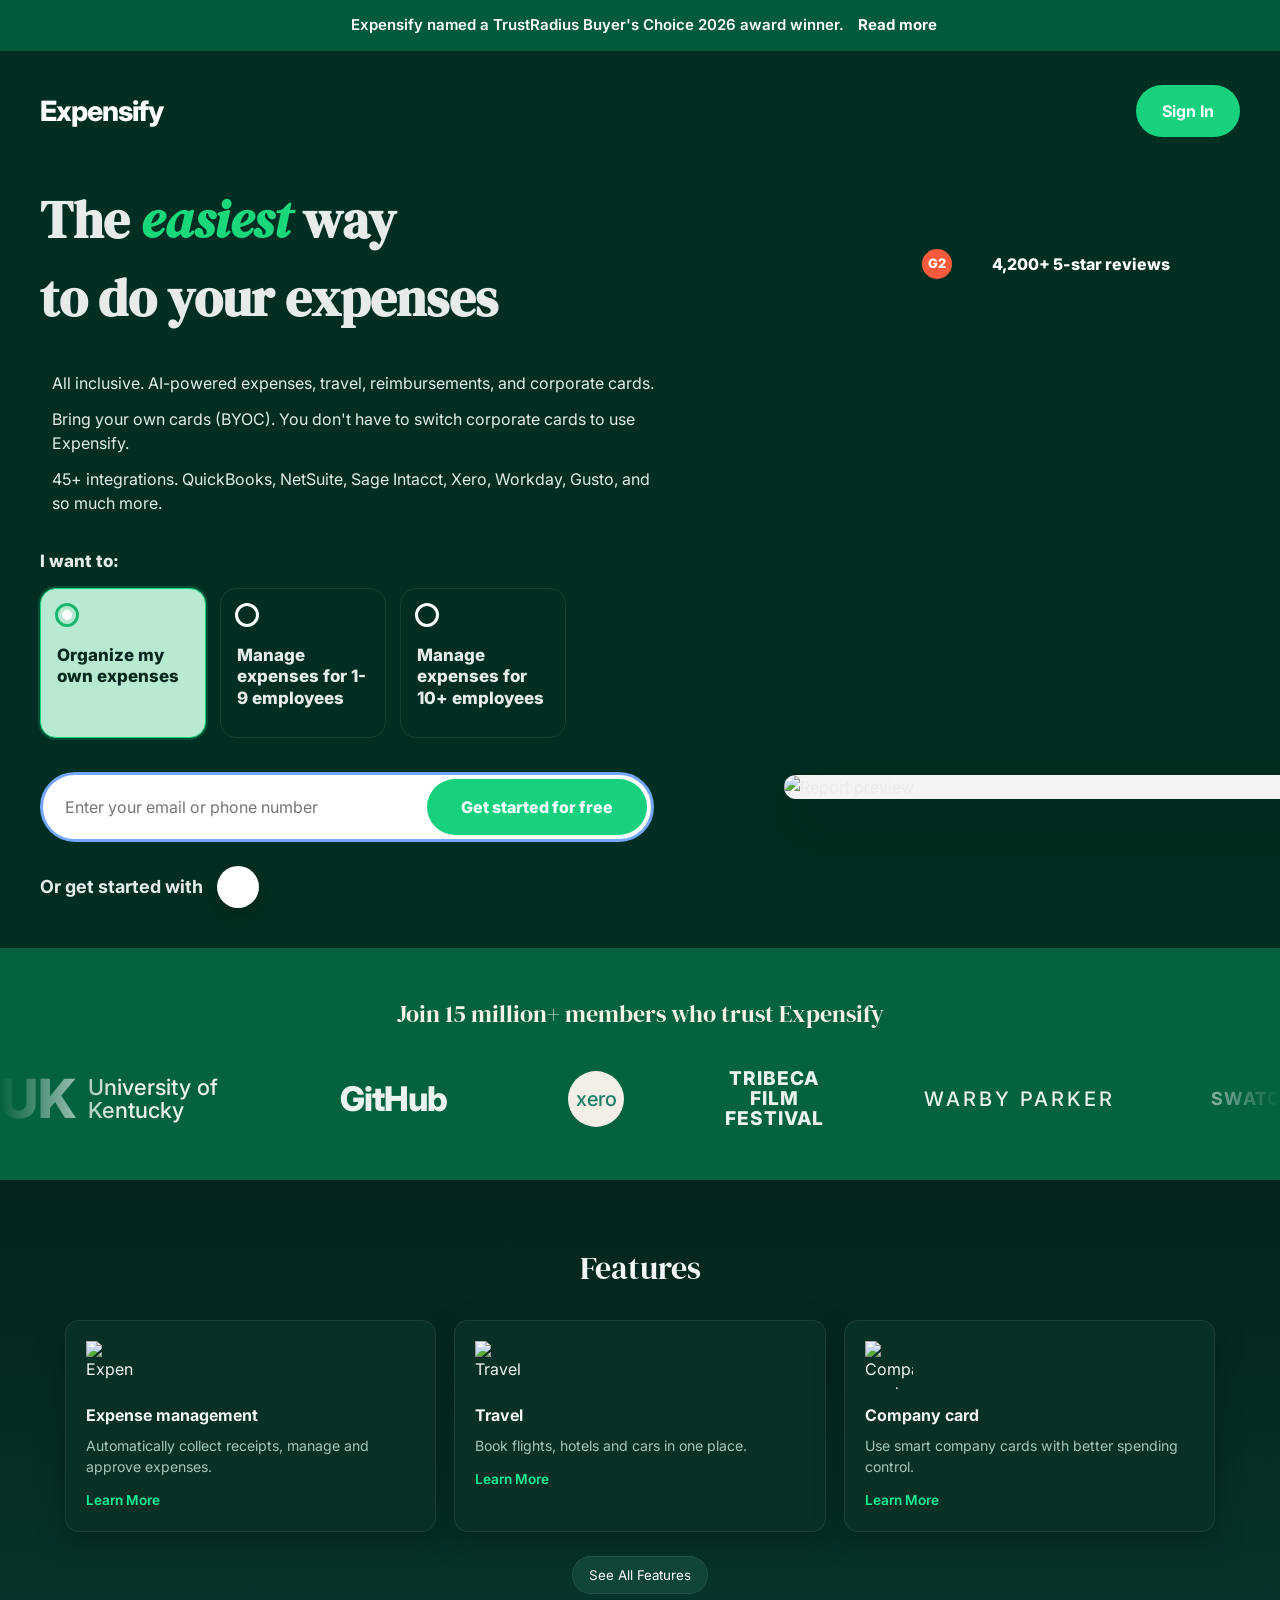
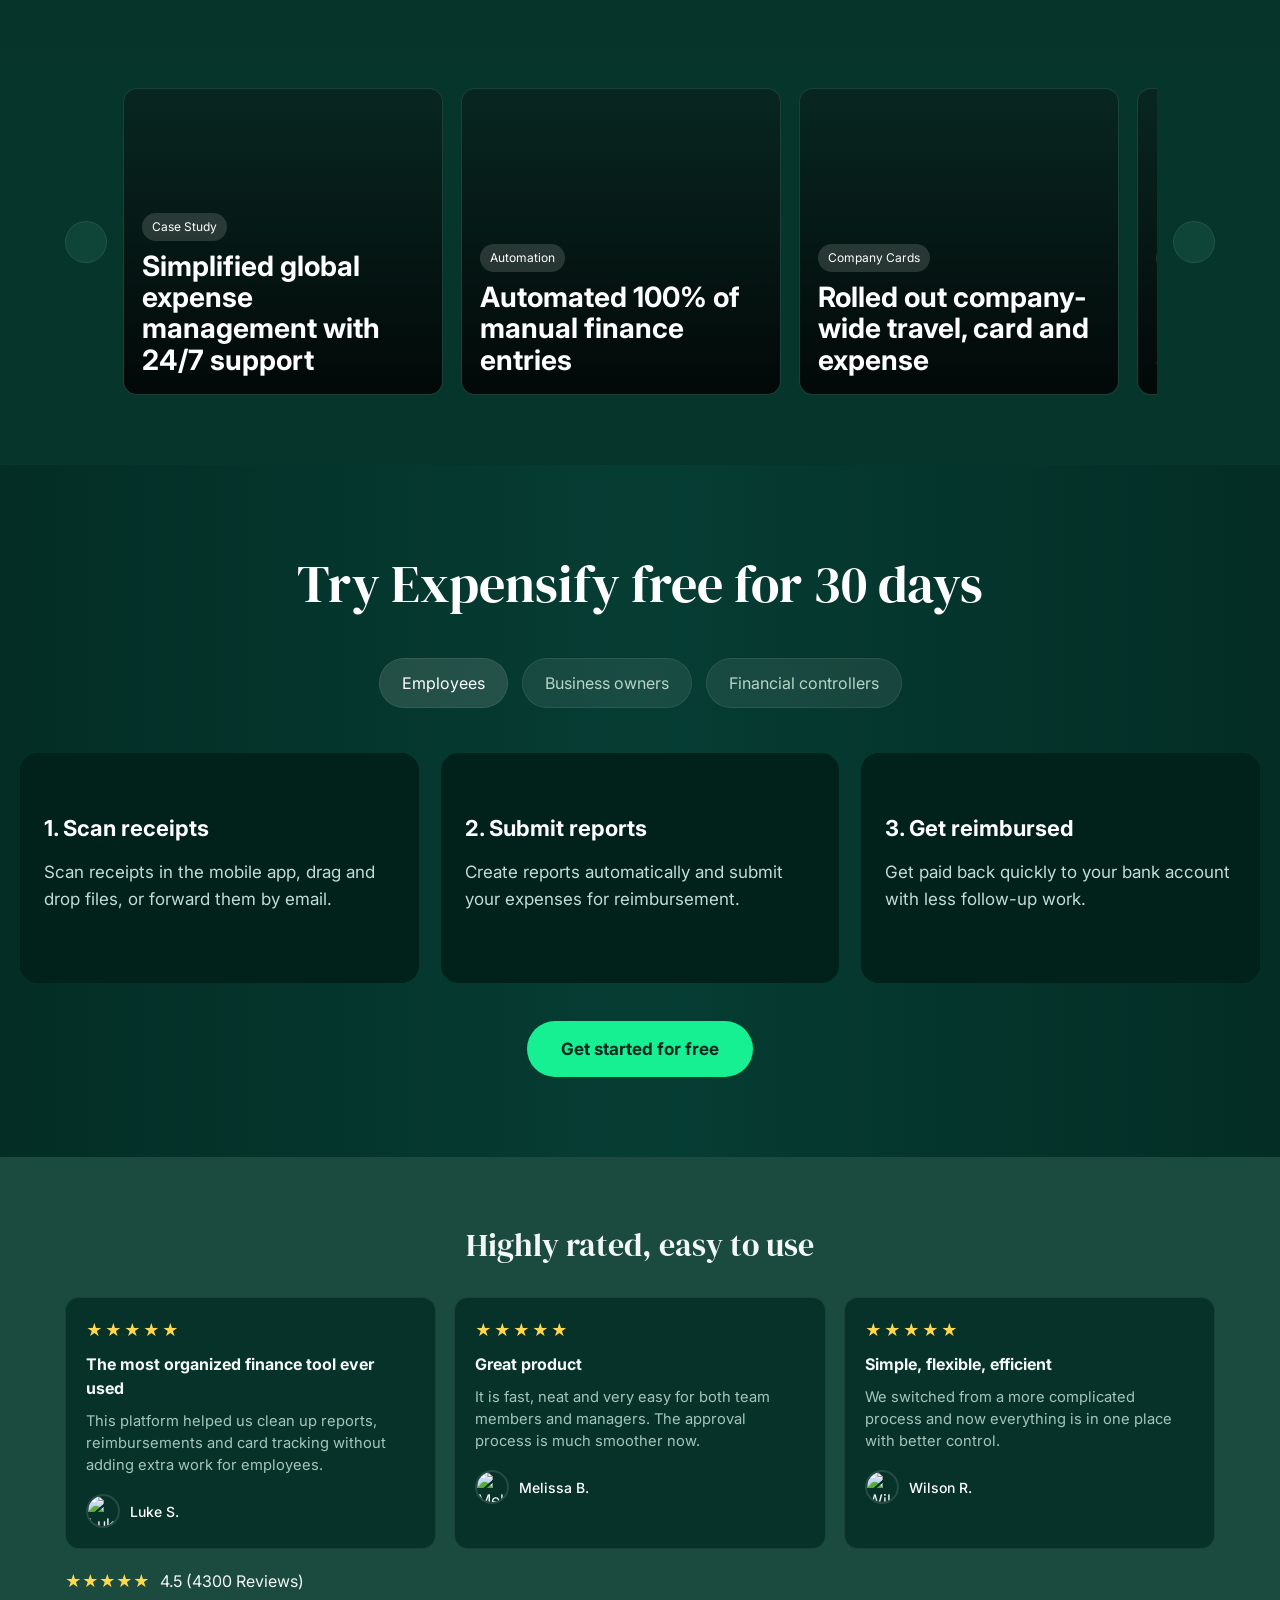
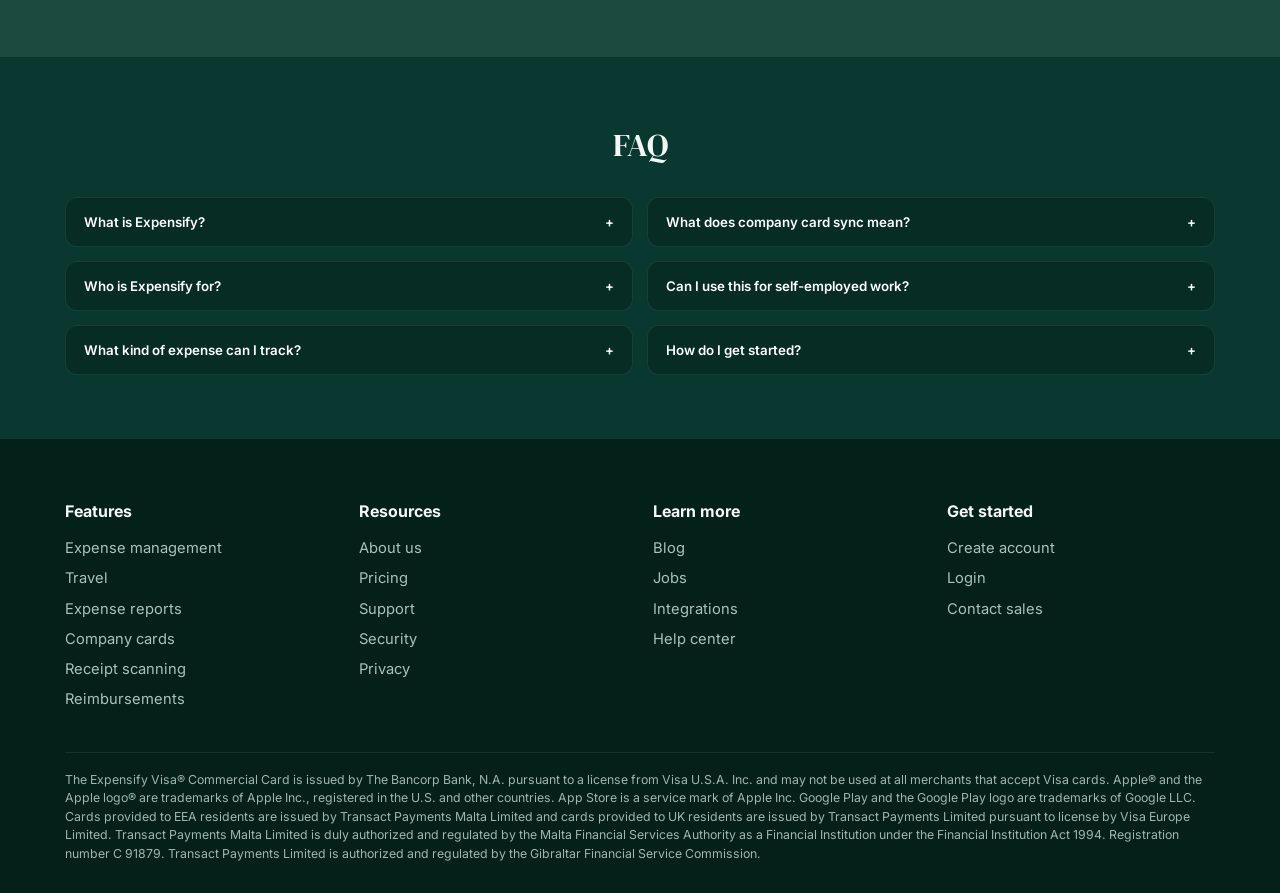
==== index.html @ 6e02ac6c "my first commit" ====
<!DOCTYPE html>
    <html lang="en">

    <head>
        <meta charset="UTF-8" />
        <meta name="viewport" content="width=device-width, initial-scale=1.0" />
        <title>Expense Website</title>
        <link rel="icon" type="image/png" href="favicon3.png" height:>
        <link rel="stylesheet" href="style.css" />
        <link rel="preconnect" href="https://fonts.googleapis.com">
        <link rel="preconnect" href="https://fonts.gstatic.com" crossorigin>
        <link
            href="https://fonts.googleapis.com/css2?family=Inter:wght@400;500;600;700;800&family=DM+Serif+Display&display=swap"
            rel="stylesheet">

        <script src="https://cdnjs.cloudflare.com/ajax/libs/font-awesome/6.5.1/js/all.min.js"
            crossorigin="anonymous"></script>
    </head>

    <body>
        <div class="popup-bg" id="popupBg">
    <div class="popup-box">
        <button class="popup-close" id="closeLogin">&times;</button>

        <h2 class="popup-logo">ExpenseTracker</h2>
        <h3 class="popup-title">Welcome! How would you like to connect?</h3>

        <div class="popup-options">
  <div class="popup-option">
    <input type="email" id="popupEmail" name="email" placeholder="Enter your email" class="popup-input" required>
    <span class="arrow">&#8250;</span>
  </div>

  <div class="popup-option">
    <input type="password" id="popupPassword" name="password" placeholder="Enter your password" class="popup-input" required>
    <span class="arrow">&#8250;</span>
  </div>
</div>

<a href="homepage/index.html" class="popup-signin-btn">Sign In</a>

        <div class="social-row">
        <a href="homepage/index.html" class="social-btn">
            <i class="fa-brands fa-apple"></i>
        </a>

        <a href="homepage/index.html" class="social-btn">
            <i class="fa-brands fa-google"></i>
        </a>
        </div>

        <p class="popup-bottom">
        By logging in, you agree to our
        <a href="terms.html">terms</a> and <a href="privacy.html">privacy policy</a>.
        </p>
    </div>
    </div>
        <main>
            <!-- for main homapage main div hai  -->
        <div class="homepage">
            <!-- for banner  -->
            <div class="top-banner">
                <div class="banner-box">
                    <i class="fa-solid fa-trophy banner-icon"></i>
                    <span class="banner-text">
                        Expensify named a TrustRadius Buyer's Choice 2026 award winner.
                    </span>
                    <a href="#" class="banner-link">
                        Read more <i class="fa-solid fa-arrow-right"></i>
                    </a>
                </div>
            </div>
            <!-- for hompage section-->
            <div>
                <section class="hero">
                    <div class="wrap">
                        <div class="topbar">
                            <div class="logo">Expensify</div>
                            <a href="#" class="signin" id="openLogin">Sign In</a>
                        </div>

                        <div class="hero-box">
                            <div class="left">
                                <h1 class="title">
                                    The <span class="green">easiest</span> way<br>
                                    to do your expenses
                                </h1>

                                <ul class="points">
                                    <li><i class="fa-solid fa-check"></i> All inclusive. AI-powered expenses, travel,
                                        reimbursements, and corporate cards.</li>
                                    <li><i class="fa-solid fa-check"></i> Bring your own cards (BYOC). You don't have to
                                        switch corporate cards to use Expensify.</li>
                                    <li><i class="fa-solid fa-check"></i> 45+ integrations. QuickBooks, NetSuite, Sage
                                        Intacct, Xero, Workday, Gusto, and so much more.</li>
                                </ul>

                                <div class="small-title">I want to:</div>

                                <div class="choice-row">
                                    <div class="choice active">
                                        <span class="dot"></span>
                                        <p>Organize my own expenses</p>
                                    </div>

                                    <div class="choice">
                                        <span class="dot"></span>
                                        <p>Manage expenses for 1-9 employees</p>
                                    </div>

                                    <div class="choice">
                                        <span class="dot"></span>
                                        <p>Manage expenses for 10+ employees</p>
                                    </div>
                                </div>

                                <div class="form-box">
                                    <input type="text" placeholder="Enter your email or phone number">
                                    <button>Get started for free</button>
                                </div>

                                <div class="google-row">
                                    <span>Or get started with</span>
                                    <a href="#" class="google-btn">
                                        <i class="fa-brands fa-google"></i>
                                    </a>
                                </div>
                            </div>

                            <div class="right">
                                <div class="review">
                                    <span class="review-badge">G2</span>
                                    <div class="stars">
                                        <i class="fa-solid fa-star"></i>
                                        <i class="fa-solid fa-star"></i>
                                        <i class="fa-solid fa-star"></i>
                                        <i class="fa-solid fa-star"></i>
                                        <i class="fa-solid fa-star"></i>
                                    </div>
                                    <span class="review-text">4,200+ 5-star reviews</span>
                                </div>

                                <div class="main-card">
                                    <img src="pic/image.jpeg" alt="Report preview">
                                </div>
                            </div>
                        </div>
                    </div>
                </section>
            </div>
            <!-- for moving section -->
            <div>
                <section class="trust-section">
    <div class="trust-box">
        <h2 class="trust-title">Join 15 million+ members who trust Expensify</h2>

        <div class="logo-slider">
        <div class="logo-track">
            <!-- set 1 -->
            <div class="logo-item logo-kentucky">
            <span class="uk-left">UK</span>
            <span class="uk-right">University of<br>Kentucky</span>
            </div>

            <div class="logo-item logo-github">GitHub</div>

            <div class="logo-item logo-xero">
            <span>xero</span>
            </div>

            <div class="logo-item logo-tribeca">
            <span>TRIBECA</span>
            <span>FILM</span>
            <span>FESTIVAL</span>
            </div>

            <div class="logo-item logo-warby">WARBY PARKER</div>

            <div class="logo-item logo-swatch">SWATCH GROUP</div>

            <!-- set 2 (same repeat for smooth infinite animation) -->
            <div class="logo-item logo-kentucky">
            <span class="uk-left">UK</span>
            <span class="uk-right">University of<br>Kentucky</span>
            </div>

            <div class="logo-item logo-github">GitHub</div>

            <div class="logo-item logo-xero">
            <span>xero</span>
            </div>

            <div class="logo-item logo-tribeca">
            <span>TRIBECA</span>
            <span>FILM</span>
            <span>FESTIVAL</span>
            </div>

            <div class="logo-item logo-warby">WARBY PARKER</div>

            <div class="logo-item logo-swatch">SWATCH GROUP</div>
        </div>
        </div>
    </div>
    </section>
            </div>
        </div>

            <!-- Features -->
            <section class="features-section">
                <div class="container">
                    <h2 class="section-title">Features</h2>

                    <div class="feature-grid" id="featureGrid">
                        <div class="feature-card">
                            <img src="pic/Expensemanagement.svg" alt="Expense management" class="feature-img">
                            <h3>Expense management</h3>
                            <p>Automatically collect receipts, manage and approve expenses.</p>
                            <a href="#">Learn More</a>
                        </div>

                        <div class="feature-card">
                            <img src="pic/travel.svg" alt="Travel" class="feature-img">
                            <h3>Travel</h3>
                            <p>Book flights, hotels and cars in one place.</p>
                            <a href="#">Learn More</a>
                        </div>

                        <div class="feature-card">
                            <img src="pic/expensifycard.svg" alt="Company card" class="feature-img">
                            <h3>Company card</h3>
                            <p>Use smart company cards with better spending control.</p>
                            <a href="#">Learn More</a>
                        </div>

                        <div class="feature-card more-card">
                            <img src="pic/receiptscanning.svg" alt="Receipt scanning" class="feature-img">
                            <h3>Receipt scanning</h3>
                            <p>Scan receipts quickly and reduce manual work.</p>
                            <a href="#">Learn More</a>
                        </div>

                        <div class="feature-card more-card">
                            <img src="pic/global.svg" alt="Global reimbursements" class="feature-img">
                            <h3>Global reimbursements</h3>
                            <p>Send reimbursements across countries with ease.</p>
                            <a href="#">Learn More</a>
                        </div>

                        <div class="feature-card more-card">
                            <img src="pic/expensereports.svg" alt="Expense reports" class="feature-img">
                            <h3>Expense reports</h3>
                            <p>Create and approve reports faster with less effort.</p>
                            <a href="#">Learn More</a>
                        </div>
                    </div>

                    <div class="center-btn">
                        <button class="small-btn" id="featureBtn">See All Features</button>
                    </div>
                </div>
            </section>

            <section class="section story-section">
                <div class="container">
                    <div class="story-top">
                        <button class="round-btn" id="storyPrev">
                            <i class="fa-solid fa-chevron-left"></i>
                        </button>

                        <div class="story-list" id="storyList">
                            <div class="story-card">
                                <div class="story-image one"></div>
                                <div class="story-text">
                                    <span class="story-tag">Case Study</span>
                                    <h3>Simplified global expense management with 24/7 support</h3>
                                </div>
                            </div>

                            <div class="story-card">
                                <div class="story-image two"></div>
                                <div class="story-text">
                                    <span class="story-tag">Automation</span>
                                    <h3>Automated 100% of manual finance entries</h3>
                                </div>
                            </div>

                            <div class="story-card">
                                <div class="story-image three"></div>
                                <div class="story-text">
                                    <span class="story-tag">Company Cards</span>
                                    <h3>Rolled out company-wide travel, card and expense</h3>
                                </div>
                            </div>

                            <div class="story-card">
                                <div class="story-image one"></div>
                                <div class="story-text">
                                    <span class="story-tag">Travel</span>
                                    <h3>Improved travel booking and team expense flow</h3>
                                </div>
                            </div>

                            <div class="story-card">
                                <div class="story-image two"></div>
                                <div class="story-text">
                                    <span class="story-tag">Finance</span>
                                    <h3>Saved hours every week with faster approvals</h3>
                                </div>
                            </div>
                        </div>

                        <button class="round-btn" id="storyNext">
                            <i class="fa-solid fa-chevron-right"></i>
                        </button>
                    </div>
                </div>
            </section>

            <section class="trial-section">
                <div class="trial-box">
                    <h2>Try Expensify free for 30 days</h2>

                    <div class="tab-buttons">
                        <button class="tab-btn active" data-tab="employees">Employees</button>
                        <button class="tab-btn" data-tab="owners">Business owners</button>
                        <button class="tab-btn" data-tab="controllers">Financial controllers</button>
                    </div>

                    <div class="cards-row">
                        <div class="info-card">
                            <div class="card-icon" id="icon1"><i class="fa-solid fa-receipt"></i></div>
                            <h3 id="title1">1. Scan receipts</h3>
                            <p id="text1">Scan receipts in the mobile app, drag and drop files, or forward them by email.
                            </p>
                        </div>

                        <div class="info-card">
                            <div class="card-icon" id="icon2"><i class="fa-solid fa-file-lines"></i></div>
                            <h3 id="title2">2. Submit reports</h3>
                            <p id="text2">Create reports automatically and submit your expenses for reimbursement.</p>
                        </div>

                        <div class="info-card">
                            <div class="card-icon" id="icon3"><i class="fa-solid fa-paper-plane"></i></div>
                            <h3 id="title3">3. Get reimbursed</h3>
                            <p id="text3">Get paid back quickly to your bank account with less follow-up work.</p>
                        </div>
                    </div>

                    <div class="trial-btn-box">
                        <button class="trial-btn">Get started for free</button>
                    </div>
                </div>
            </section>

            <!-- Reviews -->
            <section class="section review-section">
        <div class="container">
            <h2 class="section-title">Highly rated, easy to use</h2>

            <div class="review-grid">

                <div class="review-card">
                    <div class="stars">★★★★★</div>
                    <h3>The most organized finance tool ever used</h3>
                    <p>
                        This platform helped us clean up reports, reimbursements and card tracking without adding
                        extra work for employees.
                    </p>
                    <div class="review-user">
                        <img src="pic/user1.svg" alt="Luke" class="user-pic">
                        <span>Luke S.</span>
                    </div>
                </div>

                <div class="review-card">
                    <div class="stars">★★★★★</div>
                    <h3>Great product</h3>
                    <p>
                        It is fast, neat and very easy for both team members and managers. The approval
                        process is much smoother now.
                    </p>
                    <div class="review-user">
                        <img src="pic/user2.svg" alt="Melissa" class="user-pic">
                        <span>Melissa B.</span>
                    </div>
                </div>

                <div class="review-card">
                    <div class="stars">★★★★★</div>
                    <h3>Simple, flexible, efficient</h3>
                    <p>
                        We switched from a more complicated process and now everything is in one place
                        with better control.
                    </p>
                    <div class="review-user">
                        <img src="pic/user3.svg" alt="Wilson" class="user-pic">
                        <span>Wilson R.</span>
                    </div>
                </div>

            </div>

            <div class="review-bottom">
                <div class="rating-line">
                    <span class="star-color">★★★★★</span>
                    <span>4.5 (4300 Reviews)</span>
                </div>
            </div>
        </div>
    </section>
            <!-- FAQ -->
            <section class="section faq-section">
                <div class="container">
                    <h2 class="section-title">FAQ</h2>

                    <div class="faq-grid">
                        <div class="faq-item">
                            <button class="faq-question">What is Expensify? <span>+</span></button>
                            <div class="faq-answer">
                                <p>It is an expense and travel management platform used for receipts, reports, approvals and
                                    reimbursements.</p>
                            </div>
                        </div>

                        <div class="faq-item">
                            <button class="faq-question">What does company card sync mean? <span>+</span></button>
                            <div class="faq-answer">
                                <p>It means card transactions can appear automatically in the system to reduce manual entry.
                                </p>
                            </div>
                        </div>

                        <div class="faq-item">
                            <button class="faq-question">Who is Expensify for? <span>+</span></button>
                            <div class="faq-answer">
                                <p>It is useful for employees, managers, finance teams, startups and larger companies.</p>
                            </div>
                        </div>

                        <div class="faq-item">
                            <button class="faq-question">Can I use this for self-employed work? <span>+</span></button>
                            <div class="faq-answer">
                                <p>Yes, a simplified version can also work for freelancers and self-employed users.</p>
                            </div>
                        </div>

                        <div class="faq-item">
                            <button class="faq-question">What kind of expense can I track? <span>+</span></button>
                            <div class="faq-answer">
                                <p>You can track travel, meals, hotels, subscriptions, office spend and reimbursements.</p>
                            </div>
                        </div>


                        <div class="faq-item">
                            <button class="faq-question">How do I get started? <span>+</span></button>
                            <div class="faq-answer">
                                <p>Sign up, create your workspace, invite users and begin adding expenses or receipts.</p>
                            </div>
                        </div>
                    </div>
                </div>
            </section>

            <!-- Footer -->
            <footer class="footer">
                <div class="container">
                    <div class="footer-grid">
                        <div>
                            <h4>Features</h4>
                            <ul>
                                <li>Expense management</li>
                                <li>Travel</li>
                                <li>Expense reports</li>
                                <li>Company cards</li>
                                <li>Receipt scanning</li>
                                <li>Reimbursements</li>
                            </ul>
                        </div>

                        <div>
                            <h4>Resources</h4>
                            <ul>
                                <li>About us</li>
                                <li>Pricing</li>
                                <li>Support</li>
                                <li>Security</li>
                                <li>Privacy</li>
                            </ul>
                        </div>

                        <div>
                            <h4>Learn more</h4>
                            <ul>
                                <li>Blog</li>
                                <li>Jobs</li>
                                <li>Integrations</li>
                                <li>Help center</li>
                            </ul>
                        </div>

                        <div>
                            <h4>Get started</h4>
                            <ul>
                                <li>Create account</li>
                                <li>Login</li>
                                <li>Contact sales</li>
                            </ul>
                        </div>
                    </div>

                    <div class="footer-text">
    <p>The Expensify Visa® Commercial Card is issued by The Bancorp Bank, N.A. pursuant to a license
        from Visa U.S.A. Inc. and may not be used at all merchants that accept Visa cards. Apple® and
        the Apple logo® are trademarks of Apple Inc., registered in the U.S. and other countries. App
        Store is a service mark of Apple Inc. Google Play and the Google Play logo are trademarks of
        Google LLC.

        Cards provided to EEA residents are issued by Transact Payments Malta Limited and cards provided
        to UK residents are issued by Transact Payments Limited pursuant to license by Visa Europe
        Limited. Transact Payments Malta Limited is duly authorized and regulated by the Malta Financial
        Services Authority as a Financial Institution under the Financial Institution Act 1994.
        Registration number C 91879. Transact Payments Limited is authorized and regulated by the
        Gibraltar Financial Service Commission.
    </p>
    </div>
    </div>
    </footer>

        </main>

        <script src="script.js"></script>
    </body>

    </html>
---- style.css ----
* {
  margin: 0;
  padding: 0;
  box-sizing: border-box;
}

:root {
  --bg: #03251e;
  --line: rgba(255, 255, 255, 0.08);
  --text: #f3f7f5;
  --muted: #a6c5ba;
  --green: #14f195;
  --green-dark: #0fc77c;
  --shadow: 0 10px 30px rgba(0, 0, 0, 0.25);
  --radius: 14px;
}

body {
  background: var(--bg);
  color: var(--text);
  font-family: "Inter", sans-serif;
  line-height: 1.5;
}

a {
  color: var(--green);
  text-decoration: none;
}

button,
input {
  font-family: inherit;
}

.container {
  width: min(1150px, 92%);
  margin: auto;
}

.section {
  padding: 64px 0;
}

.section-title {
  text-align: center;
  font-size: 2rem;
  margin-bottom: 28px;
  font-family: "DM Serif Display", serif;
  font-weight: 400;
}

/* top banner */
.top-banner {
  width: 100%;
  background-color: #005a3c;
  color: white;
  padding: 14px 20px;
}

.banner-box {
  display: flex;
  justify-content: center;
  align-items: center;
  gap: 14px;
  flex-wrap: wrap;
  text-align: center;
}

.banner-icon {
  color: #7ff2a2;
  font-size: 18px;
}

.banner-text {
  font-size: 15px;
  font-weight: 600;
}

.banner-link {
  color: white;
  text-decoration: none;
  font-size: 15px;
  font-weight: 700;
  display: inline-flex;
  align-items: center;
  gap: 6px;
}

.banner-link:hover {
  text-decoration: underline;
}

/* hero */
.hero {
  background: #002e22 url("green-bg.svg") no-repeat center center;
  background-size: cover;
  color: #e7ece9;
  overflow: hidden;
  padding-bottom: 0;
}

.wrap {
  width: 100%;
  max-width: 1450px;
  margin: 0 auto;
  padding: 34px 40px 40px;
  position: relative;
  z-index: 2;
}

.topbar {
  display: flex;
  justify-content: space-between;
  align-items: center;
  margin-bottom: 34px;
}

.logo {
  font-size: 28px;
  font-weight: 800;
  letter-spacing: -1px;
  color: #ffffff;
}

.signin {
  background: #18d17e;
  color: #ffffff;
  text-decoration: none;
  font-weight: 700;
  padding: 14px 26px;
  border-radius: 999px;
  display: inline-block;
  transition: 0.25s ease;
}

.signin:hover {
  background: #13ba6f;
}

.hero-box {
  display: grid;
  grid-template-columns: 1.05fr 0.95fr;
  align-items: center;
  gap: 30px;
}

.left {
  max-width: 760px;
  padding-top: 10px;
}

.title {
  font-family: "DM Serif Display", serif;
  font-size: 52px;
  margin-bottom: 34px;
}

.title .green {
  color: #19d87c;
  font-style: italic;
}

.points {
  list-style: none;
  margin-bottom: 34px;
}

.points li {
  display: flex;
  gap: 12px;
  margin-bottom: 12px;
}

.points i {
  color: #ffffff;
  font-size: 18px;
  margin-top: 4px;
}

.small-title {
  font-size: 17px;
  font-weight: 800;
  margin-bottom: 14px;
}

.choice-row {
  display: flex;
  gap: 14px;
  flex-wrap: wrap;
  margin-bottom: 34px;
}

.choice {
  position: relative;
  background: #002e22;
  border: 1px solid #1a3d32;
  border-radius: 16px;
  cursor: pointer;
  flex-shrink: 0;
  padding: 32px 16px 28px;
  width: 166px;
  transition: 0.25s ease;
}

.choice:hover {
  border-color: rgba(24, 209, 126, 0.7);
  transform: translateY(-2px);
}

.choice.active {
  background: #b8ead1;
  color: #06281f;
  border-color: #18d17e;
  box-shadow: 0 0 0 2px rgba(24, 209, 126, 0.2);
}

.dot {
  width: 24px;
  height: 24px;
  border-radius: 50%;
  border: 3px solid #ffffff;
  position: absolute;
  top: 14px;
  left: 14px;
  background: transparent;
}

.choice.active .dot {
  border-color: #18b76d;
  background: #ffffff;
  box-shadow: inset 0 0 0 4px #b8ead1;
}

.choice p {
  font-size: 17px;
  line-height: 1.25;
  font-weight: 800;
  margin-top: 24px;
}

.form-box {
  width: 100%;
  max-width: 660px;
  background: #ffffff;
  border: 3px solid #74a8ff;
  border-radius: 999px;
  padding: 4px;
  display: flex;
  align-items: center;
  overflow: hidden;
  margin-bottom: 24px;
}

.form-box input {
  flex: 1;
  border: none;
  outline: none;
  padding: 18px 18px;
  font-size: 16px;
  color: #425466;
  min-width: 0;
}

.form-box button {
  border: none;
  background: #18d17e;
  color: #fff;
  font-size: 16px;
  font-weight: 800;
  padding: 18px 34px;
  border-radius: 999px;
  cursor: pointer;
  white-space: nowrap;
  transition: 0.25s ease;
}

.form-box button:hover {
  background: #11bc6f;
}

.google-row {
  display: flex;
  align-items: center;
  gap: 14px;
  font-size: 18px;
  font-weight: 700;
}

.google-btn {
  width: 42px;
  height: 42px;
  border-radius: 50%;
  background: #ffffff;
  color: #4285f4;
  display: flex;
  align-items: center;
  justify-content: center;
  font-size: 20px;
  text-decoration: none;
  box-shadow: 0 8px 22px rgba(0, 0, 0, 0.18);
}

.right {
  position: relative;
  min-height: 720px;
  display: flex;
  justify-content: flex-end;
  align-items: flex-end;
}

.review {
  position: absolute;
  top: 70px;
  right: 70px;
  display: flex;
  align-items: center;
  gap: 12px;
  font-size: 16px;
  font-weight: 800;
  z-index: 4;
}

.review-badge {
  width: 30px;
  height: 30px;
  border-radius: 50%;
  background: #ff5a3d;
  color: #fff;
  display: flex;
  align-items: center;
  justify-content: center;
  font-size: 13px;
  font-weight: 800;
}

.review .stars {
  display: flex;
  gap: 4px;
  color: #ffd944;
  font-size: 22px;
}

.review-text {
  color: #fff;
  font-size: 16px;
  font-weight: 800;
  white-space: nowrap;
}

.main-card {
  width: 100%;
  max-width: 760px;
  border-radius: 24px;
  overflow: hidden;
  background: #f4f4f2;
  box-shadow: 0 24px 60px rgba(0, 0, 0, 0.28);
  position: absolute;
  right: 0;
  left: 100px;
  bottom: 100px;
  z-index: 1;
  margin-top: 110px;
}

.main-card img {
  width: 100%;
  object-fit: cover;
}

/* trust */
.trust-section {
  background: #04623e;
  padding: 48px 0 52px;
  overflow: hidden;
  position: relative;
}

.trust-box {
  width: 100%;
  margin: 0 auto;
}

.trust-title {
  text-align: center;
  color: #f7f2e8;
  font-weight: 500;
  margin-bottom: 38px;
  font-family: "DM Serif Display", serif;
}

.logo-slider {
  width: 100%;
  overflow: hidden;
  position: relative;
}

.logo-track {
  display: flex;
  align-items: center;
  gap: 90px;
  width: max-content;
}

.logo-item {
  flex: 0 0 auto;
  color: rgba(255, 255, 255, 0.92);
  display: flex;
  align-items: center;
  justify-content: center;
  min-width: 170px;
  white-space: nowrap;
}

.logo-kentucky {
  display: flex;
  gap: 12px;
  align-items: center;
}

.uk-left {
  font-size: 54px;
  font-weight: 800;
  line-height: 1;
}

.uk-right {
  font-size: 22px;
  line-height: 1.05;
  font-weight: 500;
}

.logo-github {
  font-size: 34px;
  font-weight: 800;
  letter-spacing: -1px;
}

.logo-xero {
  width: 56px;
  height: 56px;
  min-width: 56px;
  border-radius: 50%;
  background: #f2efe7;
  color: #1d7d68;
  font-size: 20px;
  font-weight: 500;
}

.logo-tribeca {
  min-width: 120px;
  display: flex;
  flex-direction: column;
  align-items: center;
  gap: 2px;
  font-size: 19px;
  font-weight: 800;
  line-height: 0.95;
  letter-spacing: 1px;
}

.logo-warby {
  font-size: 20px;
  letter-spacing: 3px;
  font-weight: 500;
}

.logo-swatch {
  font-size: 18px;
  font-weight: 700;
  letter-spacing: 1px;
}

.logo-slider::before,
.logo-slider::after {
  content: "";
  position: absolute;
  top: 0;
  width: 120px;
  height: 100%;
  z-index: 2;
  pointer-events: none;
}

.logo-slider::before {
  left: 0;
  background: linear-gradient(to right, #04623e 0%, rgba(4, 98, 62, 0) 100%);
}

.logo-slider::after {
  right: 0;
  background: linear-gradient(to left, #04623e 0%, rgba(4, 98, 62, 0) 100%);
}

/* features */
.features-section {
  background: linear-gradient(to bottom, #04241d, #06352c);
  padding: 64px 0;
}

.feature-grid {
  display: grid;
  grid-template-columns: repeat(3, 1fr);
  gap: 18px;
}

.feature-card {
  background: rgba(10, 49, 40, 0.95);
  border: 1px solid var(--line);
  border-radius: var(--radius);
  padding: 20px;
  min-height: 170px;
  box-shadow: var(--shadow);
}

.feature-img {
  width: 48px;
  height: 48px;
  object-fit: contain;
  margin-bottom: 14px;
  display: block;
}

.feature-card h3 {
  font-size: 1rem;
  margin-bottom: 8px;
}

.feature-card p {
  color: var(--muted);
  font-size: 0.88rem;
  margin-bottom: 10px;
}

.feature-card a {
  font-size: 0.85rem;
  font-weight: 600;
}

.more-card {
  display: none;
}

.feature-grid.show-all .more-card {
  display: block;
}

.center-btn {
  text-align: center;
  margin-top: 24px;
}

.small-btn {
  background: #0f4539;
  color: white;
  border: 1px solid var(--line);
  padding: 10px 16px;
  border-radius: 999px;
  cursor: pointer;
}

/* story */
.story-section {
  background: #06352c;
  padding: 30px 0 70px;
}

.story-top {
  display: flex;
  align-items: center;
  gap: 16px;
}

.story-list {
  flex: 1;
  display: flex;
  gap: 18px;
  overflow-x: auto;
  scroll-behavior: smooth;
  scrollbar-width: none;
}

.story-list::-webkit-scrollbar {
  display: none;
}

.story-card {
  min-width: 320px;
  max-width: 320px;
  min-height: 305px;
  flex-shrink: 0;
  border-radius: 14px;
  overflow: hidden;
  background: #0a2f28;
  border: 1px solid var(--line);
  position: relative;
}

.story-image {
  height: 305px;
  background-size: cover;
  background-position: center;
  position: relative;
}

.story-image::after {
  content: "";
  position: absolute;
  inset: 0;
  background: linear-gradient(to top, rgba(0, 0, 0, 0.82), rgba(0, 0, 0, 0.18));
}

.story-image.one {
  background-image: url("https://images.unsplash.com/photo-1516321318423-f06f85e504b3?auto=format&fit=crop&w=900&q=80");
}

.story-image.two {
  background-image: url("https://images.unsplash.com/photo-1522202176988-66273c2fd55f?auto=format&fit=crop&w=900&q=80");
}

.story-image.three {
  background-image: url("https://images.unsplash.com/photo-1521737604893-d14cc237f11d?auto=format&fit=crop&w=900&q=80");
}

.story-text {
  position: absolute;
  left: 18px;
  right: 18px;
  bottom: 18px;
  z-index: 2;
}

.story-tag {
  display: inline-block;
  background: rgba(255, 255, 255, 0.14);
  padding: 5px 10px;
  border-radius: 999px;
  font-size: 12px;
  margin-bottom: 10px;
  color: white;
}

.story-text h3 {
  font-size: 28px;
  line-height: 1.12;
  color: white;
}

.round-btn {
  width: 42px;
  height: 42px;
  border-radius: 50%;
  border: 1px solid var(--line);
  background: #0f4539;
  color: white;
  cursor: pointer;
  flex-shrink: 0;
}

/* trial */
.trial-section {
  padding: 80px 20px;
  background: linear-gradient(to right, #032d25, #063d33, #032d25);
}

.trial-box {
  max-width: 1300px;
  margin: auto;
  text-align: center;
}

.trial-box h2 {
  color: white;
  font-size: 52px;
  margin-bottom: 35px;
  font-family: "DM Serif Display", serif;
  font-weight: 400;
}

.tab-buttons {
  display: flex;
  justify-content: center;
  gap: 14px;
  flex-wrap: wrap;
  margin-bottom: 45px;
}

.tab-btn {
  padding: 14px 22px;
  border-radius: 40px;
  border: 1px solid var(--line);
  background: rgba(255, 255, 255, 0.08);
  color: #b7d4c8;
  font-size: 16px;
  cursor: pointer;
  transition: 0.3s;
}

.tab-btn.active {
  background: rgba(255, 255, 255, 0.12);
  color: white;
}

.cards-row {
  display: grid;
  grid-template-columns: repeat(3, 1fr);
  gap: 22px;
}

.info-card {
  background: #01211b;
  border-radius: 18px;
  padding: 35px 24px;
  text-align: left;
  min-height: 230px;
}

.card-icon {
  color: #18f39a;
  font-size: 24px;
  margin-bottom: 24px;
}

.info-card h3 {
  color: white;
  font-size: 22px;
  margin-bottom: 14px;
}

.info-card p {
  color: #c4ddd4;
  font-size: 17px;
  line-height: 1.6;
}

.trial-btn-box {
  margin-top: 38px;
}

.trial-btn {
  background: #17ef93;
  color: #03261f;
  border: none;
  padding: 18px 34px;
  border-radius: 40px;
  font-size: 17px;
  font-weight: 700;
  cursor: pointer;
}

.trial-btn:hover {
  background: #12da84;
}

/* reviews */
.review-section {
  background: #1b4b3f;
}

.review-grid {
  display: grid;
  grid-template-columns: repeat(3, 1fr);
  gap: 18px;
}

.review-card {
  background: #073229;
  border: 1px solid var(--line);
  border-radius: var(--radius);
  padding: 20px;
  min-height: 220px;
}

.review-card .stars {
  color: #ffd84d;
  letter-spacing: 2px;
  margin-bottom: 10px;
}

.review-card h3 {
  font-size: 1rem;
  margin-bottom: 10px;
}

.review-card p {
  color: var(--muted);
  font-size: 0.92rem;
  margin-bottom: 18px;
}

.review-user {
  display: flex;
  align-items: center;
  gap: 10px;
  margin-top: 18px;
}

.user-pic {
  width: 34px;
  height: 34px;
  border-radius: 50%;
  object-fit: cover;
  border: 2px solid rgba(255, 255, 255, 0.12);
}

.review-user span {
  color: white;
  font-size: 14px;
  font-weight: 500;
}

.review-bottom {
  margin-top: 20px;
  display: flex;
  justify-content: space-between;
  align-items: center;
  gap: 16px;
  flex-wrap: wrap;
}

.rating-line {
  display: flex;
  align-items: center;
  gap: 10px;
}

.star-color {
  color: #ffd84d;
}

.badge-row {
  display: flex;
  gap: 10px;
  flex-wrap: wrap;
}

.badge {
  background: #0a3a30;
  border: 1px solid var(--line);
  padding: 8px 12px;
  border-radius: 10px;
  font-size: 0.85rem;
}

/* faq */
.faq-section {
  background: #08382f;
}

.faq-grid {
  display: grid;
  grid-template-columns: repeat(2, 1fr);
  gap: 14px;
}

.faq-item {
  border-radius: 12px;
  overflow: hidden;
  background: #062c24;
  border: 1px solid var(--line);
}

.faq-question {
  width: 100%;
  padding: 16px 18px;
  border: none;
  background: transparent;
  color: white;
  text-align: left;
  display: flex;
  justify-content: space-between;
  align-items: center;
  cursor: pointer;
  font-weight: 600;
}

.faq-answer {
  max-height: 0;
  overflow: hidden;
  transition: 0.3s ease;
}

.faq-answer p {
  padding: 0 18px 16px;
  color: var(--muted);
  font-size: 0.92rem;
}

.faq-item.open .faq-answer {
  max-height: 160px;
}

.faq-item.open .faq-question span {
  transform: rotate(45deg);
}

/* footer */
.footer {
  background: #032019;
  padding: 60px 0 30px;
  overflow: hidden;
}

.footer-grid {
  display: grid;
  grid-template-columns: repeat(4, 1fr);
  gap: 26px;
}

.footer h4 {
  margin-bottom: 14px;
  font-size: 1rem;
}

.footer ul {
  list-style: none;
}

.footer li {
  color: var(--muted);
  margin-bottom: 8px;
  font-size: 0.92rem;
}

.footer-text {
  margin-top: 34px;
  color: #9db7ae;
  font-size: 0.77rem;
  border-top: 1px solid var(--line);
  padding-top: 18px;
}
.login-overlay {
  position: fixed;
  inset: 0;
  background: rgba(0, 0, 0, 0.55);
  display: none;
  align-items: center;
  justify-content: center;
  z-index: 1000;
}

.login-overlay.show {
  display: flex;
}

.login-box {
  width: 100%;
  max-width: 390px;
  background: #062c24;
  border: 1px solid rgba(255, 255, 255, 0.08);
  border-radius: 18px;
  padding: 28px 24px;
  position: relative;
  box-shadow: 0 20px 50px rgba(0, 0, 0, 0.3);
}

.close-login {
  position: absolute;
  top: 12px;
  right: 14px;
  background: transparent;
  border: none;
  color: #cfe0d8;
  font-size: 26px;
  cursor: pointer;
}

.login-box h2 {
  color: white;
  font-size: 30px;
  margin-bottom: 8px;
}

.login-text {
  color: #b7c8c1;
  font-size: 14px;
  margin-bottom: 20px;
}

.login-form {
  display: flex;
  flex-direction: column;
  gap: 14px;
}

.login-input {
  width: 100%;
  padding: 13px 14px;
  border: 1px solid rgba(255, 255, 255, 0.08);
  outline: none;
  border-radius: 10px;
  background: #083128;
  color: white;
  font-size: 15px;
}

.login-input::placeholder {
  color: #9bb1a8;
}

.login-row {
  display: flex;
  justify-content: space-between;
  align-items: center;
  font-size: 13px;
  color: #c9d7d1;
}

.login-row a {
  color: #19d87c;
  text-decoration: none;
}

.login-btn {
  border: none;
  background: #19d87c;
  color: #012019;
  padding: 13px;
  border-radius: 10px;
  font-size: 15px;
  font-weight: 700;
  cursor: pointer;
}

.login-btn:hover {
  background: #14c56f;
}

.signup-text {
  margin-top: 16px;
  text-align: center;
  font-size: 14px;
  color: #b7c8c1;
}

.signup-text a {
  color: #19d87c;
  text-decoration: none;
}
.popup-bg {
  position: fixed;
  inset: 0;
  background: rgba(0, 0, 0, 0.45);
  display: none;
  align-items: center;
  justify-content: center;
  z-index: 1000;
}

.popup-bg.show {
  display: flex;
}

.popup-box {
  width: 100%;
  max-width: 620px;
  background: #02281f;
  border-radius: 26px;
  padding: 34px 38px;
  position: relative;
  box-shadow: 0 18px 40px rgba(0, 0, 0, 0.28);
}

.popup-close {
  position: absolute;
  top: 18px;
  right: 24px;
  background: transparent;
  border: none;
  color: #b8c8c2;
  font-size: 34px;
  cursor: pointer;
  line-height: 1;
}

.popup-logo {
  font-size: 34px;
  color: #16d87f;
  margin-bottom: 34px;
  font-weight: 800;
}

.popup-title {
  font-family: "DM Serif Display", serif;
  font-size: 28px;
  font-weight: 400;
  color: white;
  margin-bottom: 28px;
  line-height: 1.3;
}

.popup-options {
  display: flex;
  flex-direction: column;
  gap: 18px;
}

.popup-option {
  background: #174639;
  color: white;
  text-decoration: none;
  border-radius: 999px;
  padding: 20px 26px;
  display: flex;
  justify-content: space-between;
  align-items: center;
  font-size: 18px;
  font-weight: 600;
}

.popup-option:hover {
  background: #1d5142;
}

.arrow {
  font-size: 36px;
  color: #14d87d;
  line-height: 1;
}

.social-row {
  display: flex;
  justify-content: center;
  gap: 18px;
  margin: 26px 0 24px;
}

.social-btn {
  width: 54px;
  height: 54px;
  border-radius: 50%;
  background: white;
  color: #111;
  display: flex;
  align-items: center;
  justify-content: center;
  text-decoration: none;
  font-size: 26px;
}

.popup-bottom {
  color: #b7c8c1;
  font-size: 14px;
  line-height: 1.5;
}

.popup-bottom a {
  color: #7eb9ff;
  text-decoration: none;
}
.popup-bg {
  position: fixed;
  inset: 0;
  background: rgba(0, 0, 0, 0.45);
  display: none;
  align-items: center;
  justify-content: center;
  z-index: 1000;
}

.popup-bg.show {
  display: flex;
}

.popup-box {
  width: 100%;
  max-width: 620px;
  background: #02281f;
  border-radius: 26px;
  padding: 34px 38px;
  position: relative;
  z-index: 1001;
}

.popup-options {
  display: flex;
  flex-direction: column;
  gap: 18px;
}

.popup-option {
  display: flex;
  justify-content: space-between;
  align-items: center;
  background: #174639;
  color: white;
  text-decoration: none;
  border-radius: 999px;
  padding: 20px 26px;
  font-size: 18px;
  font-weight: 600;
  cursor: pointer;
  
}

.popup-option:hover {
  background: #1d5142;
}

.arrow {
  font-size: 36px;
  color: #14d87d;
  line-height: 1;
}
.popup-input {
  flex: 1;
  background: transparent;
  border: none;
  outline: none;
  color: white;
  font-size: 18px;
  font-weight: 500;
}

.popup-input::placeholder {
  color: #d7dfdb;
}

.popup-signin-btn {
  display: block;
  width: 100%;
  margin-top: 22px;
  background: #16d87f;
  color: #012019;
  text-align: center;
  padding: 16px 20px;
  border-radius: 999px;
  font-size: 18px;
  font-weight: 700;
  text-decoration: none;
  transition: 0.25s ease;
}

.popup-signin-btn:hover {
  background: #10c870;
}
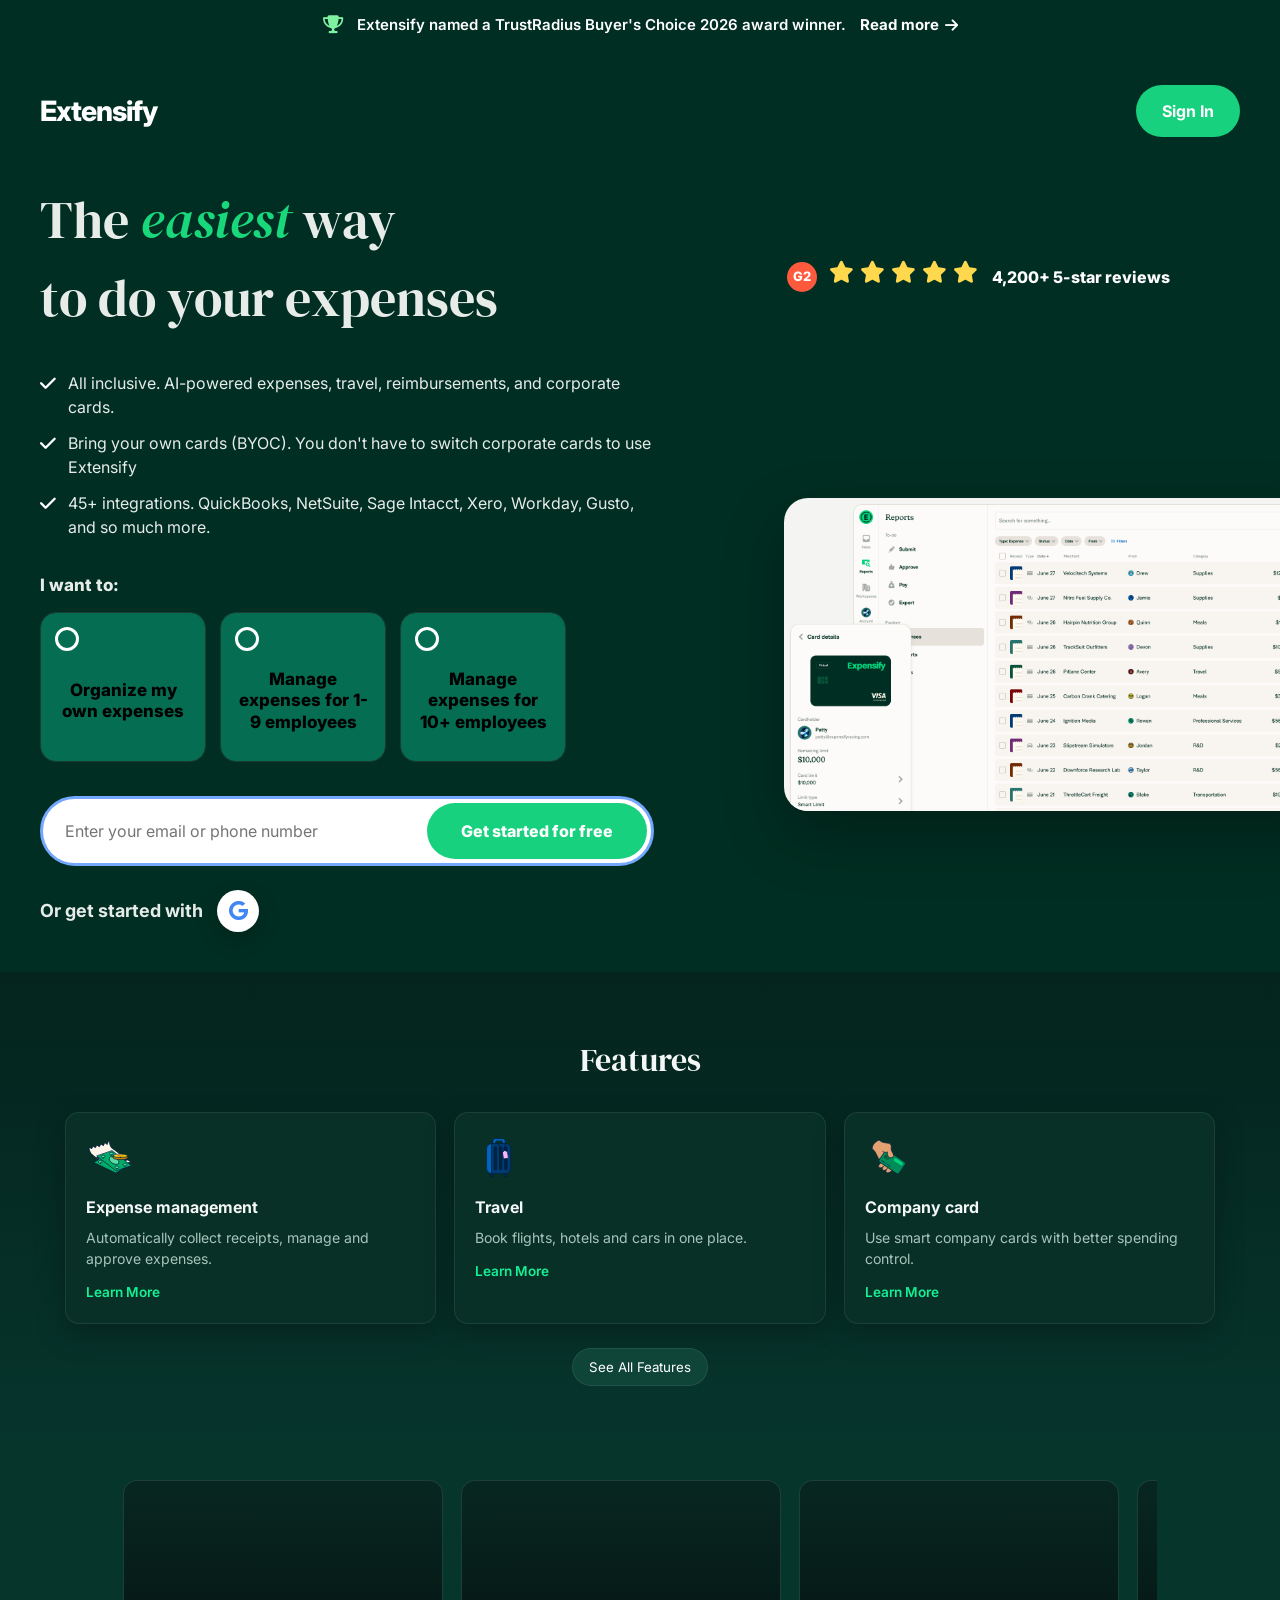
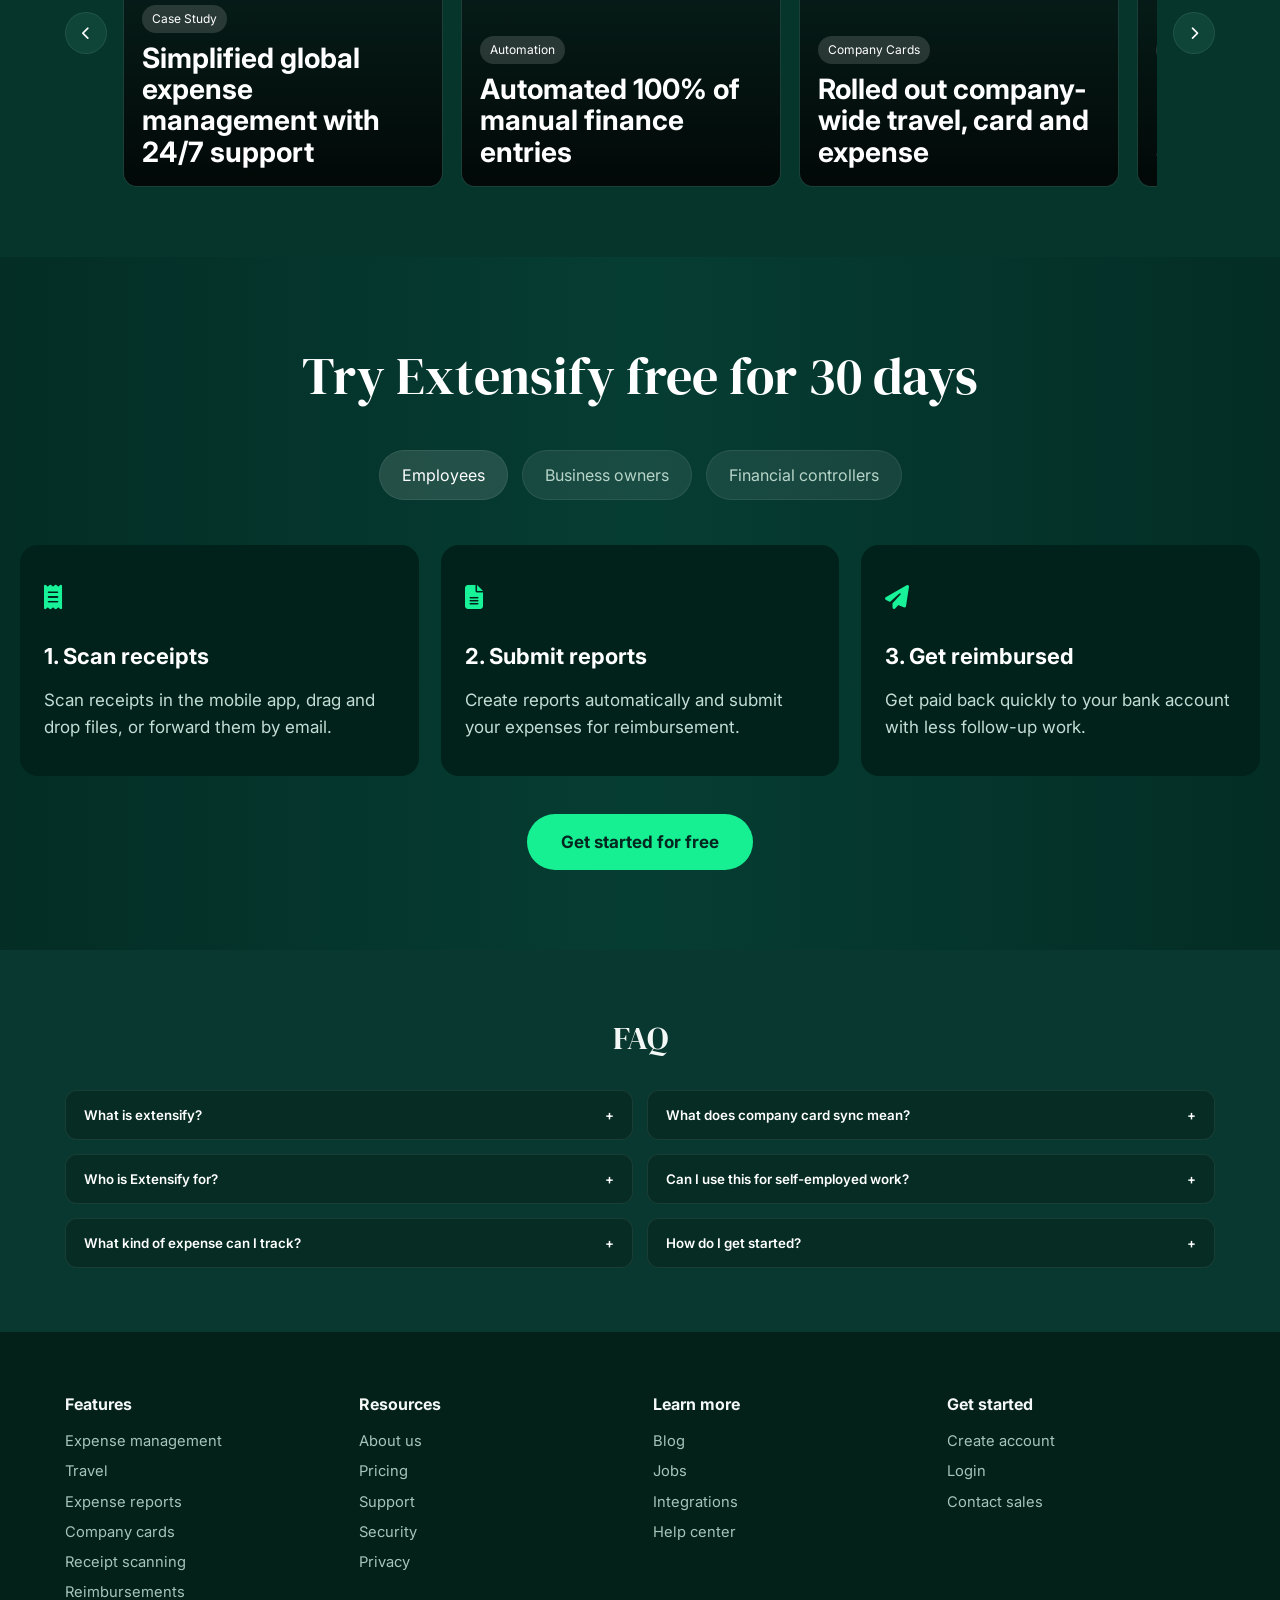
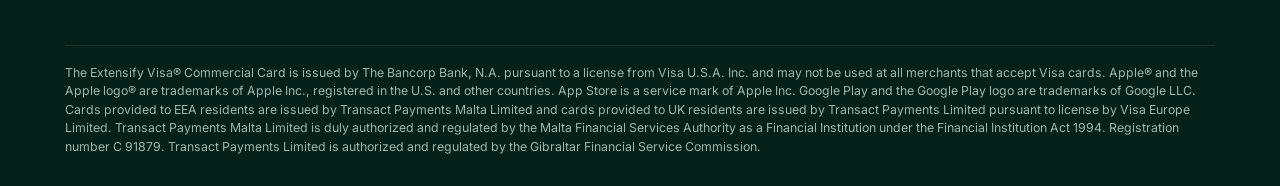
==== commit def4ba1f: "add root index page" ====
--- a/index.html
+++ b/index.html
@@ -1,537 +1,15 @@
-    <!DOCTYPE html>
-    <html lang="en">
-
-    <head>
-        <meta charset="UTF-8" />
-        <meta name="viewport" content="width=device-width, initial-scale=1.0" />
-        <title>Expense Website</title>
-        <link rel="icon" type="image/png" href="favicon3.png" height:>
-        <link rel="stylesheet" href="style.css" />
-        <link rel="preconnect" href="https://fonts.googleapis.com">
-        <link rel="preconnect" href="https://fonts.gstatic.com" crossorigin>
-        <link
-            href="https://fonts.googleapis.com/css2?family=Inter:wght@400;500;600;700;800&family=DM+Serif+Display&display=swap"
-            rel="stylesheet">
-
-        <script src="https://cdnjs.cloudflare.com/ajax/libs/font-awesome/6.5.1/js/all.min.js"
-            crossorigin="anonymous"></script>
-    </head>
-
-    <body>
-        <div class="popup-bg" id="popupBg">
-    <div class="popup-box">
-        <button class="popup-close" id="closeLogin">&times;</button>
-
-        <h2 class="popup-logo">ExpenseTracker</h2>
-        <h3 class="popup-title">Welcome! How would you like to connect?</h3>
-
-        <div class="popup-options">
-  <div class="popup-option">
-    <input type="email" id="popupEmail" name="email" placeholder="Enter your email" class="popup-input" required>
-    <span class="arrow">&#8250;</span>
-  </div>
-
-  <div class="popup-option">
-    <input type="password" id="popupPassword" name="password" placeholder="Enter your password" class="popup-input" required>
-    <span class="arrow">&#8250;</span>
-  </div>
-</div>
-
-<a href="homepage/index.html" class="popup-signin-btn">Sign In</a>
-
-        <div class="social-row">
-        <a href="homepage/index.html" class="social-btn">
-            <i class="fa-brands fa-apple"></i>
-        </a>
-
-        <a href="homepage/index.html" class="social-btn">
-            <i class="fa-brands fa-google"></i>
-        </a>
-        </div>
-
-        <p class="popup-bottom">
-        By logging in, you agree to our
-        <a href="terms.html">terms</a> and <a href="privacy.html">privacy policy</a>.
-        </p>
-    </div>
-    </div>
-        <main>
-            <!-- for main homapage main div hai  -->
-        <div class="homepage">
-            <!-- for banner  -->
-            <div class="top-banner">
-                <div class="banner-box">
-                    <i class="fa-solid fa-trophy banner-icon"></i>
-                    <span class="banner-text">
-                        Expensify named a TrustRadius Buyer's Choice 2026 award winner.
-                    </span>
-                    <a href="#" class="banner-link">
-                        Read more <i class="fa-solid fa-arrow-right"></i>
-                    </a>
-                </div>
-            </div>
-            <!-- for hompage section-->
-            <div>
-                <section class="hero">
-                    <div class="wrap">
-                        <div class="topbar">
-                            <div class="logo">Expensify</div>
-                            <a href="#" class="signin" id="openLogin">Sign In</a>
-                        </div>
-
-                        <div class="hero-box">
-                            <div class="left">
-                                <h1 class="title">
-                                    The <span class="green">easiest</span> way<br>
-                                    to do your expenses
-                                </h1>
-
-                                <ul class="points">
-                                    <li><i class="fa-solid fa-check"></i> All inclusive. AI-powered expenses, travel,
-                                        reimbursements, and corporate cards.</li>
-                                    <li><i class="fa-solid fa-check"></i> Bring your own cards (BYOC). You don't have to
-                                        switch corporate cards to use Expensify.</li>
-                                    <li><i class="fa-solid fa-check"></i> 45+ integrations. QuickBooks, NetSuite, Sage
-                                        Intacct, Xero, Workday, Gusto, and so much more.</li>
-                                </ul>
-
-                                <div class="small-title">I want to:</div>
-
-                                <div class="choice-row">
-                                    <div class="choice active">
-                                        <span class="dot"></span>
-                                        <p>Organize my own expenses</p>
-                                    </div>
-
-                                    <div class="choice">
-                                        <span class="dot"></span>
-                                        <p>Manage expenses for 1-9 employees</p>
-                                    </div>
-
-                                    <div class="choice">
-                                        <span class="dot"></span>
-                                        <p>Manage expenses for 10+ employees</p>
-                                    </div>
-                                </div>
-
-                                <div class="form-box">
-                                    <input type="text" placeholder="Enter your email or phone number">
-                                    <button>Get started for free</button>
-                                </div>
-
-                                <div class="google-row">
-                                    <span>Or get started with</span>
-                                    <a href="#" class="google-btn">
-                                        <i class="fa-brands fa-google"></i>
-                                    </a>
-                                </div>
-                            </div>
-
-                            <div class="right">
-                                <div class="review">
-                                    <span class="review-badge">G2</span>
-                                    <div class="stars">
-                                        <i class="fa-solid fa-star"></i>
-                                        <i class="fa-solid fa-star"></i>
-                                        <i class="fa-solid fa-star"></i>
-                                        <i class="fa-solid fa-star"></i>
-                                        <i class="fa-solid fa-star"></i>
-                                    </div>
-                                    <span class="review-text">4,200+ 5-star reviews</span>
-                                </div>
-
-                                <div class="main-card">
-                                    <img src="pic/image.jpeg" alt="Report preview">
-                                </div>
-                            </div>
-                        </div>
-                    </div>
-                </section>
-            </div>
-            <!-- for moving section -->
-            <div>
-                <section class="trust-section">
-    <div class="trust-box">
-        <h2 class="trust-title">Join 15 million+ members who trust Expensify</h2>
-
-        <div class="logo-slider">
-        <div class="logo-track">
-            <!-- set 1 -->
-            <div class="logo-item logo-kentucky">
-            <span class="uk-left">UK</span>
-            <span class="uk-right">University of<br>Kentucky</span>
-            </div>
-
-            <div class="logo-item logo-github">GitHub</div>
-
-            <div class="logo-item logo-xero">
-            <span>xero</span>
-            </div>
-
-            <div class="logo-item logo-tribeca">
-            <span>TRIBECA</span>
-            <span>FILM</span>
-            <span>FESTIVAL</span>
-            </div>
-
-            <div class="logo-item logo-warby">WARBY PARKER</div>
-
-            <div class="logo-item logo-swatch">SWATCH GROUP</div>
-
-            <!-- set 2 (same repeat for smooth infinite animation) -->
-            <div class="logo-item logo-kentucky">
-            <span class="uk-left">UK</span>
-            <span class="uk-right">University of<br>Kentucky</span>
-            </div>
-
-            <div class="logo-item logo-github">GitHub</div>
-
-            <div class="logo-item logo-xero">
-            <span>xero</span>
-            </div>
-
-            <div class="logo-item logo-tribeca">
-            <span>TRIBECA</span>
-            <span>FILM</span>
-            <span>FESTIVAL</span>
-            </div>
-
-            <div class="logo-item logo-warby">WARBY PARKER</div>
-
-            <div class="logo-item logo-swatch">SWATCH GROUP</div>
-        </div>
-        </div>
-    </div>
-    </section>
-            </div>
-        </div>
-
-            <!-- Features -->
-            <section class="features-section">
-                <div class="container">
-                    <h2 class="section-title">Features</h2>
-
-                    <div class="feature-grid" id="featureGrid">
-                        <div class="feature-card">
-                            <img src="pic/Expensemanagement.svg" alt="Expense management" class="feature-img">
-                            <h3>Expense management</h3>
-                            <p>Automatically collect receipts, manage and approve expenses.</p>
-                            <a href="#">Learn More</a>
-                        </div>
-
-                        <div class="feature-card">
-                            <img src="pic/travel.svg" alt="Travel" class="feature-img">
-                            <h3>Travel</h3>
-                            <p>Book flights, hotels and cars in one place.</p>
-                            <a href="#">Learn More</a>
-                        </div>
-
-                        <div class="feature-card">
-                            <img src="pic/expensifycard.svg" alt="Company card" class="feature-img">
-                            <h3>Company card</h3>
-                            <p>Use smart company cards with better spending control.</p>
-                            <a href="#">Learn More</a>
-                        </div>
-
-                        <div class="feature-card more-card">
-                            <img src="pic/receiptscanning.svg" alt="Receipt scanning" class="feature-img">
-                            <h3>Receipt scanning</h3>
-                            <p>Scan receipts quickly and reduce manual work.</p>
-                            <a href="#">Learn More</a>
-                        </div>
-
-                        <div class="feature-card more-card">
-                            <img src="pic/global.svg" alt="Global reimbursements" class="feature-img">
-                            <h3>Global reimbursements</h3>
-                            <p>Send reimbursements across countries with ease.</p>
-                            <a href="#">Learn More</a>
-                        </div>
-
-                        <div class="feature-card more-card">
-                            <img src="pic/expensereports.svg" alt="Expense reports" class="feature-img">
-                            <h3>Expense reports</h3>
-                            <p>Create and approve reports faster with less effort.</p>
-                            <a href="#">Learn More</a>
-                        </div>
-                    </div>
-
-                    <div class="center-btn">
-                        <button class="small-btn" id="featureBtn">See All Features</button>
-                    </div>
-                </div>
-            </section>
-
-            <section class="section story-section">
-                <div class="container">
-                    <div class="story-top">
-                        <button class="round-btn" id="storyPrev">
-                            <i class="fa-solid fa-chevron-left"></i>
-                        </button>
-
-                        <div class="story-list" id="storyList">
-                            <div class="story-card">
-                                <div class="story-image one"></div>
-                                <div class="story-text">
-                                    <span class="story-tag">Case Study</span>
-                                    <h3>Simplified global expense management with 24/7 support</h3>
-                                </div>
-                            </div>
-
-                            <div class="story-card">
-                                <div class="story-image two"></div>
-                                <div class="story-text">
-                                    <span class="story-tag">Automation</span>
-                                    <h3>Automated 100% of manual finance entries</h3>
-                                </div>
-                            </div>
-
-                            <div class="story-card">
-                                <div class="story-image three"></div>
-                                <div class="story-text">
-                                    <span class="story-tag">Company Cards</span>
-                                    <h3>Rolled out company-wide travel, card and expense</h3>
-                                </div>
-                            </div>
-
-                            <div class="story-card">
-                                <div class="story-image one"></div>
-                                <div class="story-text">
-                                    <span class="story-tag">Travel</span>
-                                    <h3>Improved travel booking and team expense flow</h3>
-                                </div>
-                            </div>
-
-                            <div class="story-card">
-                                <div class="story-image two"></div>
-                                <div class="story-text">
-                                    <span class="story-tag">Finance</span>
-                                    <h3>Saved hours every week with faster approvals</h3>
-                                </div>
-                            </div>
-                        </div>
-
-                        <button class="round-btn" id="storyNext">
-                            <i class="fa-solid fa-chevron-right"></i>
-                        </button>
-                    </div>
-                </div>
-            </section>
-
-            <section class="trial-section">
-                <div class="trial-box">
-                    <h2>Try Expensify free for 30 days</h2>
-
-                    <div class="tab-buttons">
-                        <button class="tab-btn active" data-tab="employees">Employees</button>
-                        <button class="tab-btn" data-tab="owners">Business owners</button>
-                        <button class="tab-btn" data-tab="controllers">Financial controllers</button>
-                    </div>
-
-                    <div class="cards-row">
-                        <div class="info-card">
-                            <div class="card-icon" id="icon1"><i class="fa-solid fa-receipt"></i></div>
-                            <h3 id="title1">1. Scan receipts</h3>
-                            <p id="text1">Scan receipts in the mobile app, drag and drop files, or forward them by email.
-                            </p>
-                        </div>
-
-                        <div class="info-card">
-                            <div class="card-icon" id="icon2"><i class="fa-solid fa-file-lines"></i></div>
-                            <h3 id="title2">2. Submit reports</h3>
-                            <p id="text2">Create reports automatically and submit your expenses for reimbursement.</p>
-                        </div>
-
-                        <div class="info-card">
-                            <div class="card-icon" id="icon3"><i class="fa-solid fa-paper-plane"></i></div>
-                            <h3 id="title3">3. Get reimbursed</h3>
-                            <p id="text3">Get paid back quickly to your bank account with less follow-up work.</p>
-                        </div>
-                    </div>
-
-                    <div class="trial-btn-box">
-                        <button class="trial-btn">Get started for free</button>
-                    </div>
-                </div>
-            </section>
-
-            <!-- Reviews -->
-            <section class="section review-section">
-        <div class="container">
-            <h2 class="section-title">Highly rated, easy to use</h2>
-
-            <div class="review-grid">
-
-                <div class="review-card">
-                    <div class="stars">★★★★★</div>
-                    <h3>The most organized finance tool ever used</h3>
-                    <p>
-                        This platform helped us clean up reports, reimbursements and card tracking without adding
-                        extra work for employees.
-                    </p>
-                    <div class="review-user">
-                        <img src="pic/user1.svg" alt="Luke" class="user-pic">
-                        <span>Luke S.</span>
-                    </div>
-                </div>
-
-                <div class="review-card">
-                    <div class="stars">★★★★★</div>
-                    <h3>Great product</h3>
-                    <p>
-                        It is fast, neat and very easy for both team members and managers. The approval
-                        process is much smoother now.
-                    </p>
-                    <div class="review-user">
-                        <img src="pic/user2.svg" alt="Melissa" class="user-pic">
-                        <span>Melissa B.</span>
-                    </div>
-                </div>
-
-                <div class="review-card">
-                    <div class="stars">★★★★★</div>
-                    <h3>Simple, flexible, efficient</h3>
-                    <p>
-                        We switched from a more complicated process and now everything is in one place
-                        with better control.
-                    </p>
-                    <div class="review-user">
-                        <img src="pic/user3.svg" alt="Wilson" class="user-pic">
-                        <span>Wilson R.</span>
-                    </div>
-                </div>
-
-            </div>
-
-            <div class="review-bottom">
-                <div class="rating-line">
-                    <span class="star-color">★★★★★</span>
-                    <span>4.5 (4300 Reviews)</span>
-                </div>
-            </div>
-        </div>
-    </section>
-            <!-- FAQ -->
-            <section class="section faq-section">
-                <div class="container">
-                    <h2 class="section-title">FAQ</h2>
-
-                    <div class="faq-grid">
-                        <div class="faq-item">
-                            <button class="faq-question">What is Expensify? <span>+</span></button>
-                            <div class="faq-answer">
-                                <p>It is an expense and travel management platform used for receipts, reports, approvals and
-                                    reimbursements.</p>
-                            </div>
-                        </div>
-
-                        <div class="faq-item">
-                            <button class="faq-question">What does company card sync mean? <span>+</span></button>
-                            <div class="faq-answer">
-                                <p>It means card transactions can appear automatically in the system to reduce manual entry.
-                                </p>
-                            </div>
-                        </div>
-
-                        <div class="faq-item">
-                            <button class="faq-question">Who is Expensify for? <span>+</span></button>
-                            <div class="faq-answer">
-                                <p>It is useful for employees, managers, finance teams, startups and larger companies.</p>
-                            </div>
-                        </div>
-
-                        <div class="faq-item">
-                            <button class="faq-question">Can I use this for self-employed work? <span>+</span></button>
-                            <div class="faq-answer">
-                                <p>Yes, a simplified version can also work for freelancers and self-employed users.</p>
-                            </div>
-                        </div>
-
-                        <div class="faq-item">
-                            <button class="faq-question">What kind of expense can I track? <span>+</span></button>
-                            <div class="faq-answer">
-                                <p>You can track travel, meals, hotels, subscriptions, office spend and reimbursements.</p>
-                            </div>
-                        </div>
-
-
-                        <div class="faq-item">
-                            <button class="faq-question">How do I get started? <span>+</span></button>
-                            <div class="faq-answer">
-                                <p>Sign up, create your workspace, invite users and begin adding expenses or receipts.</p>
-                            </div>
-                        </div>
-                    </div>
-                </div>
-            </section>
-
-            <!-- Footer -->
-            <footer class="footer">
-                <div class="container">
-                    <div class="footer-grid">
-                        <div>
-                            <h4>Features</h4>
-                            <ul>
-                                <li>Expense management</li>
-                                <li>Travel</li>
-                                <li>Expense reports</li>
-                                <li>Company cards</li>
-                                <li>Receipt scanning</li>
-                                <li>Reimbursements</li>
-                            </ul>
-                        </div>
-
-                        <div>
-                            <h4>Resources</h4>
-                            <ul>
-                                <li>About us</li>
-                                <li>Pricing</li>
-                                <li>Support</li>
-                                <li>Security</li>
-                                <li>Privacy</li>
-                            </ul>
-                        </div>
-
-                        <div>
-                            <h4>Learn more</h4>
-                            <ul>
-                                <li>Blog</li>
-                                <li>Jobs</li>
-                                <li>Integrations</li>
-                                <li>Help center</li>
-                            </ul>
-                        </div>
-
-                        <div>
-                            <h4>Get started</h4>
-                            <ul>
-                                <li>Create account</li>
-                                <li>Login</li>
-                                <li>Contact sales</li>
-                            </ul>
-                        </div>
-                    </div>
-
-                    <div class="footer-text">
-    <p>The Expensify Visa® Commercial Card is issued by The Bancorp Bank, N.A. pursuant to a license
-        from Visa U.S.A. Inc. and may not be used at all merchants that accept Visa cards. Apple® and
-        the Apple logo® are trademarks of Apple Inc., registered in the U.S. and other countries. App
-        Store is a service mark of Apple Inc. Google Play and the Google Play logo are trademarks of
-        Google LLC.
-
-        Cards provided to EEA residents are issued by Transact Payments Malta Limited and cards provided
-        to UK residents are issued by Transact Payments Limited pursuant to license by Visa Europe
-        Limited. Transact Payments Malta Limited is duly authorized and regulated by the Malta Financial
-        Services Authority as a Financial Institution under the Financial Institution Act 1994.
-        Registration number C 91879. Transact Payments Limited is authorized and regulated by the
-        Gibraltar Financial Service Commission.
-    </p>
-    </div>
-    </div>
-    </footer>
-
-        </main>
-
-        <script src="script.js"></script>
-    </body>
-
-    </html>+﻿<!DOCTYPE html>
+<html>
+<head>
+  <meta charset="UTF-8">
+  <title>Extensify</title>
+  <meta http-equiv="refresh" content="0; url=main/landing.html">
+</head>
+<body>
+  <script>
+    window.location.href = "main/landing.html";
+  </script>
+  <p>Opening Extensify...</p>
+  <a href="main/landing.html">Open Extensify</a>
+</body>
+</html>
